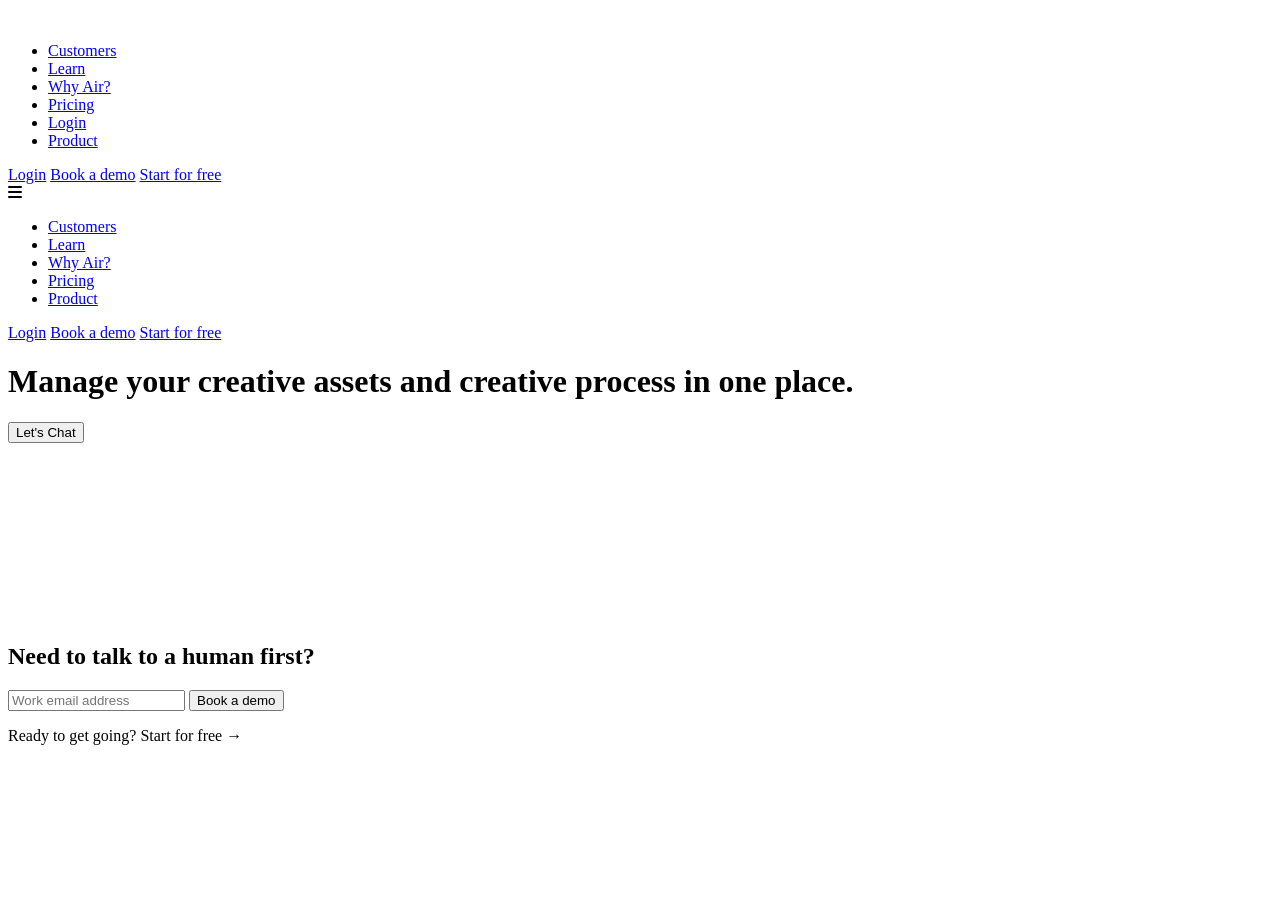
==== pages/index.html @ 739b3c43 "Update Directories" ====
<!DOCTYPE html>
<html lang="en">

<head>
  <meta charset="UTF-8" />
  <meta name="viewport" content="width=device-width, initial-scale=1.0" />
  <title>Gallery Grid</title>
  <link rel="stylesheet" href="https://cdnjs.cloudflare.com/ajax/libs/font-awesome/6.7.2/css/all.min.css"
    integrity="sha512-Evv84Mr4kqVGRNSgIGL/F/aIDqQb7xQ2vcrdIwxfjThSH8CSR7PBEakCr51Ck+w+/U6swU2Im1vVX0SVk9ABhg=="
    crossorigin="anonymous" referrerpolicy="no-referrer" />
  <link rel="stylesheet" href="style.css" />
</head>

<body>
  <header class="header">
    <a href="#" class="header__logo"><img src="images/logo.svg" alt="" class="logo__link" /></a>
    <nav class="header__links">
      <ul class="links__list">
        <li class="links__item">
          <a href="#" class="item__link">Customers</a>
        </li>
        <li class="links__item"><a href="#" class="item__link">Learn</a></li>
        <li class="links__item">
          <a href="#" class="item__link">Why Air?</a>
        </li>
        <li class="links__item">
          <a href="#" class="item__link">Pricing</a>
        </li>
        <li class="links__item login__none">
          <a href="#" class="item__link">Login</a>
        </li>
        <li class="links__item">
          <a href="#" class="item__link">Product</a>
        </li>
      </ul>
    </nav>
    <nav class="header__nav__btns">
      <a href="#" class="btns__btn--login">Login</a>
      <a href="#" class="btns__btn btns__btn--book">Book a demo</a>
      <a href="#" class="btns__btn btns__btn--register">Start for free</a>
    </nav>
    <div id="toggler" class="navbar__toggler"><i class="fa-solid fa-bars"></i></div>
  </header>

  <header class="header__collapsed">
    <nav class="header__links__collapsed">
      <ul class="links__list__collapsed">
        <li class="links__item__collapsed">
          <a href="#" class="item__link__collapsed">Customers</a>
        </li>
        <li class="links__item__collapsed"><a href="#" class="item__link__collapsed">Learn</a></li>
        <li class="links__item__collapsed">
          <a href="#" class="item__link__collapsed">Why Air?</a>
        </li>
        <li class="links__item__collapsed">
          <a href="#" class="item__link__collapsed">Pricing</a>
        </li>
        <li class="links__item__collapsed">
          <a href="#" class="item__link__collapsed">Product</a>
        </li>
      </ul>
    </nav>
    <nav class="header__nav__btns__collapsed">
      <a href="#" class="btns__btn--login__collapsed">Login</a>
      <a href="#" class="btns__btn__collapsed btns__btn--book__collapsed">Book a demo</a>
      <a href="#" class="btns__btn__collapsed btns__btn--register__collapsed">Start for free</a>
    </nav>
  </header>

  <div class="hero">
    <div class="hero__text">
      <h1 class="hero__heading">
        Manage your creative assets and creative process in one place.
      </h1>
      <button class="text__btn">Let's Chat</button>
    </div>

    <div class="hero__item hero__item__1">
      <img src="images/img-1.webp" class="item__img" alt="" />
    </div>
    <div class="hero__item hero__item__2">
      <img src="images/img-2.webp" class="item__img" alt="" />
    </div>
    <div class="hero__item hero__item__3">
      <img src="images/img-3.webp" class="item__img" alt="" />
    </div>
    <div class="hero__item hero__item__4">
      <img src="images/img-4.webp" class="item__img" alt="" />
    </div>
    <div class="hero__item hero__item__5">
      <img src="images/img-5.webp" class="item__img" alt="" />
    </div>
    <div class="hero__item hero__item__6">
      <img src="images/img-6.webp" class="item__img" alt="" />
    </div>
    <div class="hero__item hero__item__7">
      <img src="images/img-7.jpg" class="item__img" alt="" />
    </div>
    <div class="hero__item hero__item__8">
      <img src="images/img-8.webp" class="item__img" alt="" />
    </div>
    <div class="hero__item hero__item__9">
      <img src="images/img-9.jpg" class="item__img" alt="" />
    </div>
    <div class="hero__item hero__item__10">
      <img src="images/img-10.webp" class="item__img" alt="" />
    </div>
  </div>

  <footer class="footer">
    <h2 class="footer__heading">Need to talk to a human first?</h2>
    <form class="footer__form">
      <input type="email" name="" id="" class="form__input" placeholder="Work email address" />
      <button class="form__btn">Book a demo</button>
    </form>

    <p class="footer__paragraph">
      Ready to get going? <a class="paragraph__link">Start for free →</a>
    </p>
  </footer>
  <script src="script.js"></script>
</body>

</html>
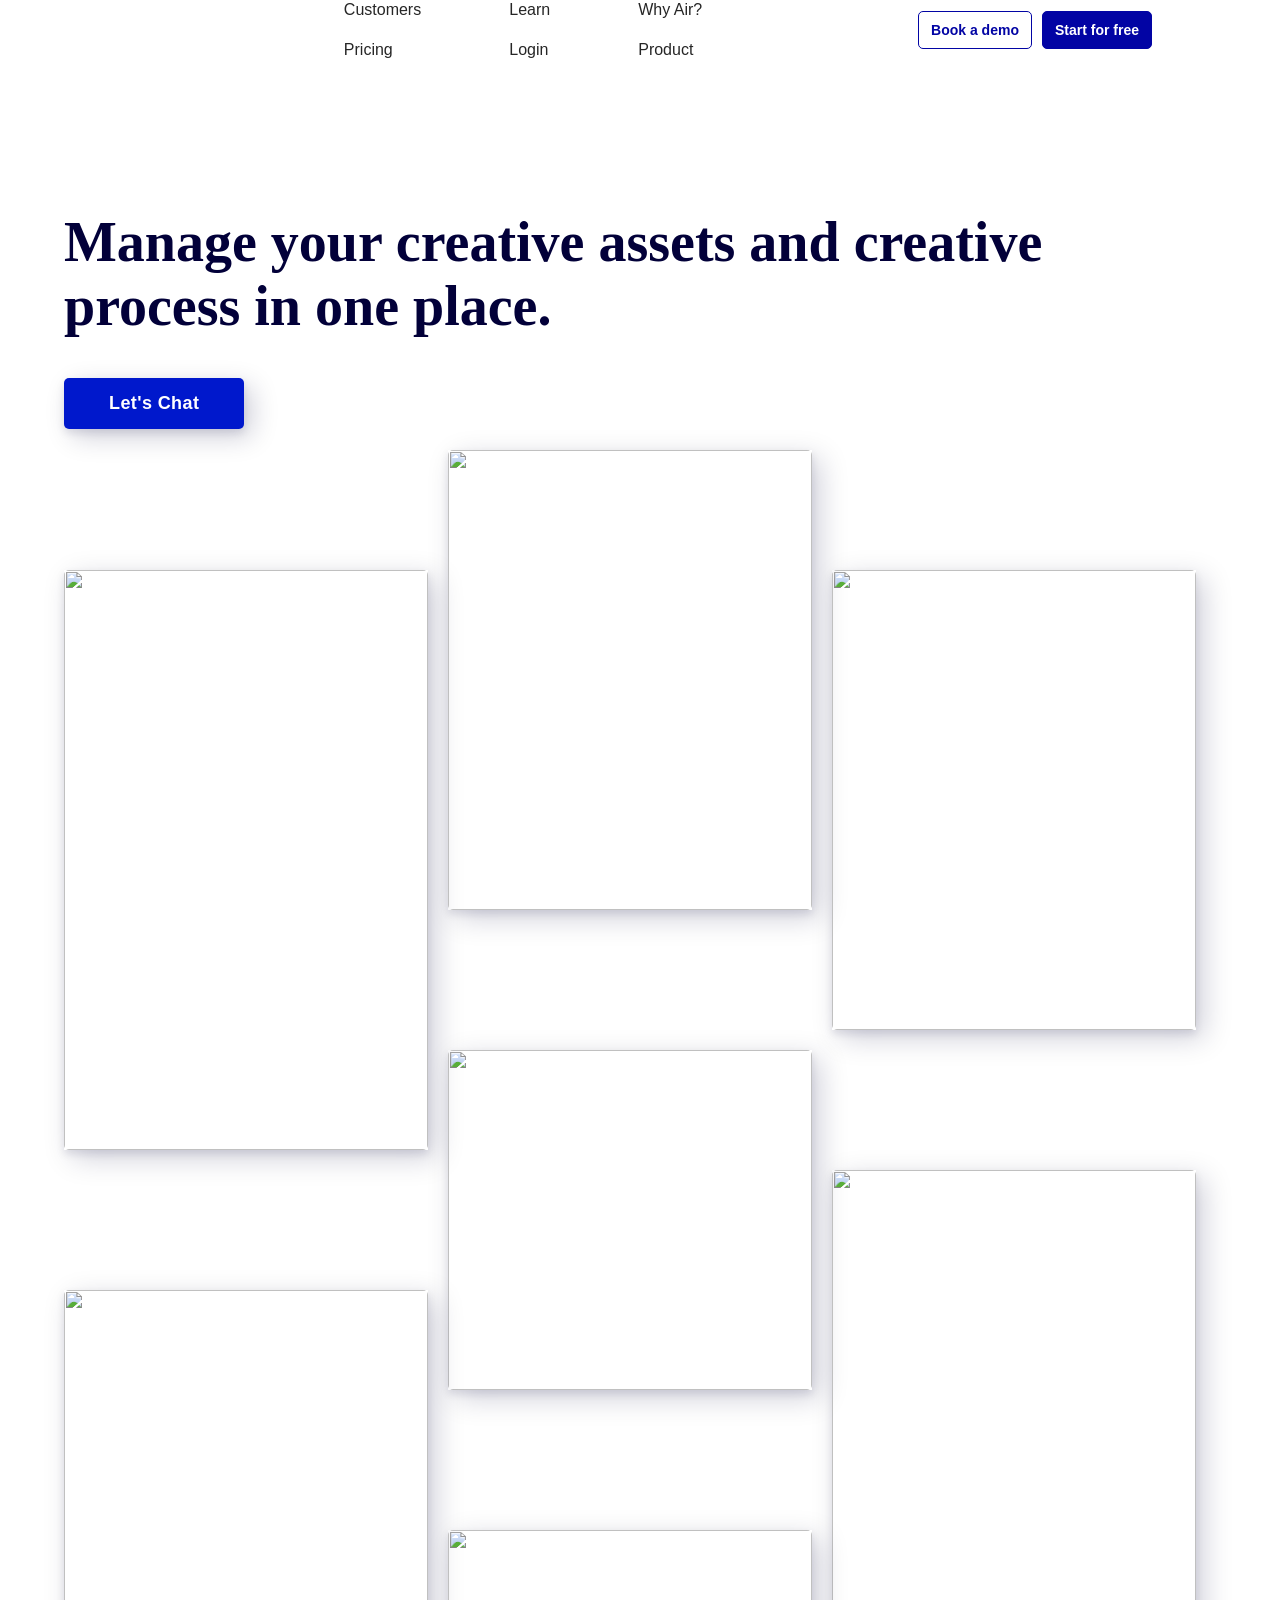
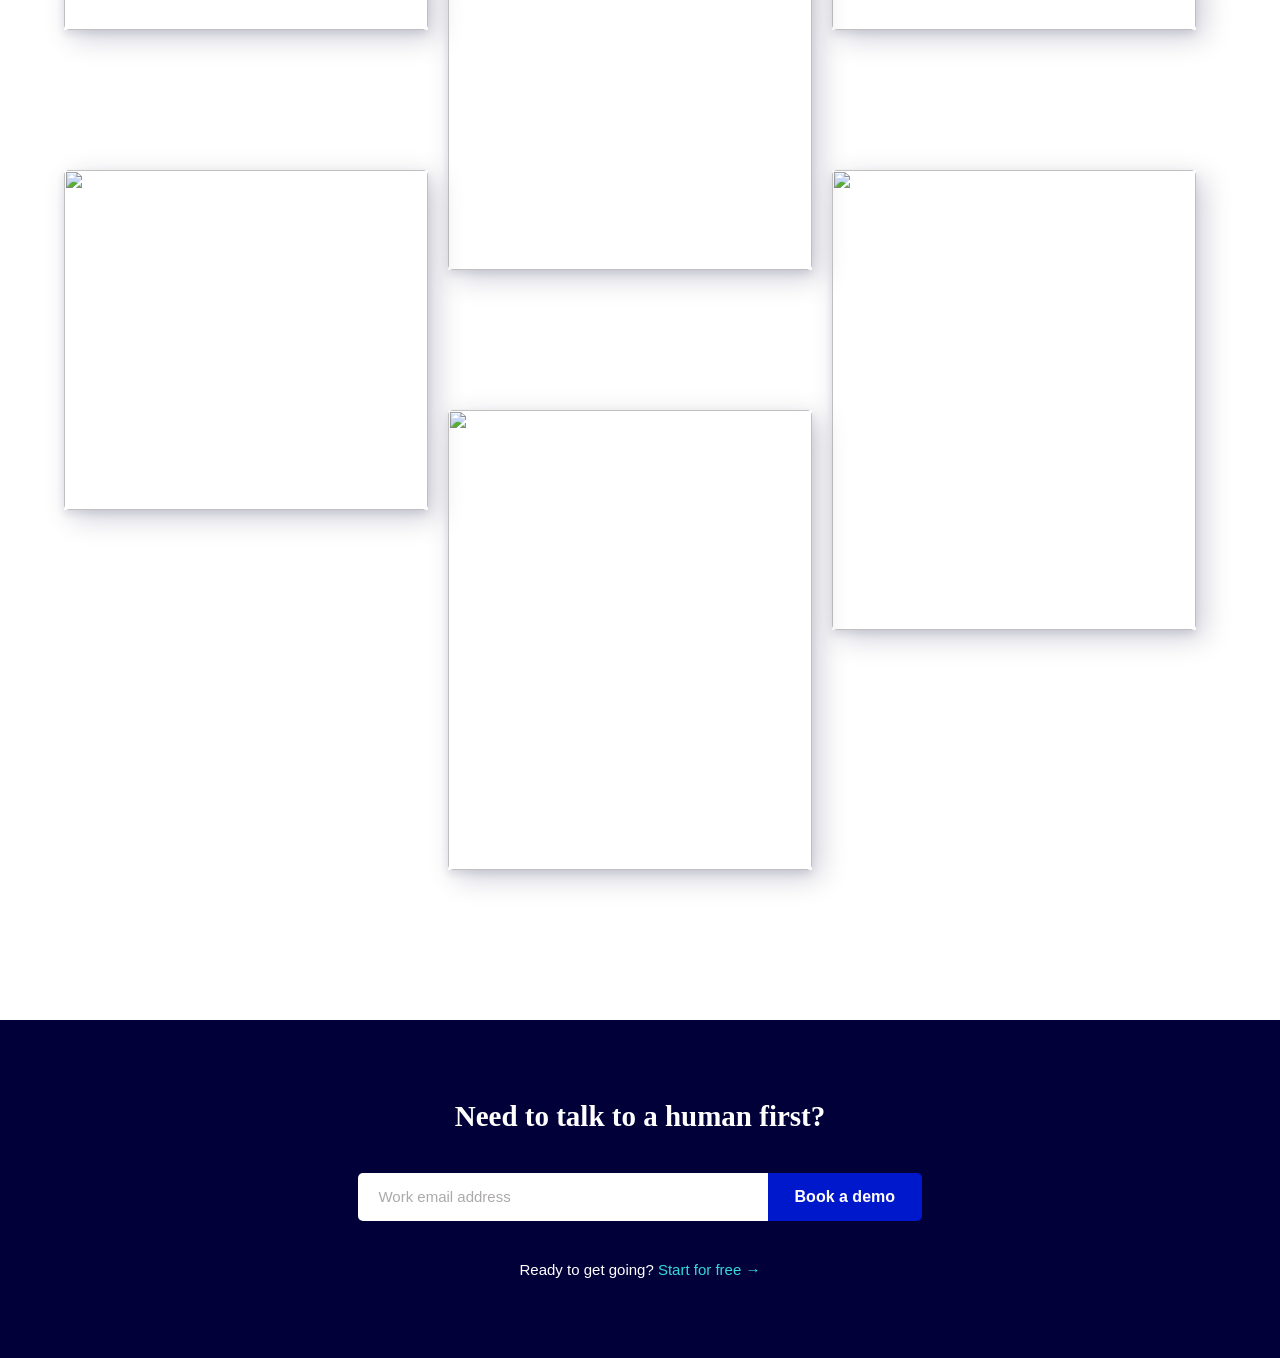
==== commit 44d1649b: "Update index.html" ====
--- a/pages/index.html
+++ b/pages/index.html
@@ -8,7 +8,7 @@
   <link rel="stylesheet" href="https://cdnjs.cloudflare.com/ajax/libs/font-awesome/6.7.2/css/all.min.css"
     integrity="sha512-Evv84Mr4kqVGRNSgIGL/F/aIDqQb7xQ2vcrdIwxfjThSH8CSR7PBEakCr51Ck+w+/U6swU2Im1vVX0SVk9ABhg=="
     crossorigin="anonymous" referrerpolicy="no-referrer" />
-  <link rel="stylesheet" href="style.css" />
+  <link rel="stylesheet" href="../styles/style.css" />
 </head>
 
 <body>
@@ -118,7 +118,7 @@
       Ready to get going? <a class="paragraph__link">Start for free →</a>
     </p>
   </footer>
-  <script src="script.js"></script>
+  <script src="../js/script.js"></script>
 </body>
 
-</html>+</html>
--- a/styles/style.css
+++ b/styles/style.css
@@ -0,0 +1,660 @@
+@import url('https://fonts.googleapis.com/css2?family=Inter:ital,opsz,wght@0,14..32,100..900;1,14..32,100..900&display=swap');
+
+* {
+  padding: 0;
+  margin: 0;
+  box-sizing: border-box;
+}
+
+html {
+  font-size: 10px;
+  font-family: "Inter", sans-serif;
+}
+
+a {
+  text-decoration: none;
+}
+
+
+.header__collapsed {
+  display: none;
+  height: 100;
+  width: 80%;
+  margin: 0px auto;
+  flex-direction: row;
+  justify-content: space-between;
+  align-items: start;
+
+  .header__links__collapsed {
+    width: 35%;
+
+    .links__list__collapsed {
+      list-style: none;
+      display: flex;
+      flex-direction: column;
+      gap: 1rem;
+
+      .links__item__collapsed {
+        .item__link__collapsed {
+          color: #262626;
+          font-weight: 500;
+          font-size: 1.6rem;
+        }
+      }
+    }
+  }
+
+  .header__nav__btns__collapsed {
+    display: flex;
+    flex-direction: column;
+    gap: 2rem;
+
+    .btns__btn__collapsed {
+      padding: 10px 12px;
+      border-radius: 5px;
+      border: 1px solid rgb(2, 4, 164);
+      font-weight: 600;
+      font-size: 1.4rem;
+
+    }
+
+    .btns__btn--login__collapsed {
+      font-weight: 500;
+      color: #262626;
+      font-size: 1.6rem;
+
+    }
+
+    .btns__btn--book__collapsed {
+      color: rgb(2, 4, 164);
+    }
+
+    .btns__btn--register__collapsed {
+      background-color: rgb(2, 4, 164);
+      color: #fff;
+    }
+  }
+}
+
+.FadeDown {
+  position: relative;
+  top: -250px;
+  animation: toggleFadeDown 0.2s forwards;
+}
+
+.FadeUp {
+  position: relative;
+  top: 250px;
+  animation: toggleFadeUp 0.2s forwards;
+}
+
+.header {
+  width: 80%;
+  margin: 0px auto;
+  display: flex;
+  justify-content: space-between;
+  align-items: center;
+
+  .login__none {
+    display: none;
+  }
+
+  .header__logo {
+    .logo__link {
+      height: 8rem;
+    }
+  }
+
+  .navbar__toggler {
+    display: none;
+    font-size: 3rem;
+    color: rgba(0, 0, 0, 0.75);
+    cursor: pointer;
+  }
+
+  .navbar__toggler:hover {
+    color: rgba(0, 0, 0, 0.45);
+  }
+
+  .header__links {
+    width: 35%;
+
+    .links__list {
+      list-style: none;
+      display: flex;
+      justify-content: space-between;
+
+      .links__item {
+        .item__link {
+          color: #262626;
+          font-weight: 500;
+          font-size: 1.6rem;
+        }
+      }
+    }
+  }
+
+  .header__nav__btns {
+    display: flex;
+    align-items: center;
+    gap: 10px;
+
+    .btns__btn {
+      padding: 10px 12px;
+      border-radius: 5px;
+      border: 1px solid rgb(2, 4, 164);
+      font-weight: 600;
+      font-size: 1.4rem;
+
+    }
+
+    .btns__btn--login {
+      font-weight: 500;
+      color: #262626;
+      font-size: 1.6rem;
+
+    }
+
+    .btns__btn--book {
+      color: rgb(2, 4, 164);
+    }
+
+    .btns__btn--register {
+      background-color: rgb(2, 4, 164);
+      color: #fff;
+    }
+  }
+
+}
+
+/* -------------- hero -------------- */
+
+.hero {
+  display: grid;
+  grid-template-columns: repeat(5, 1fr);
+  grid-template-rows: repeat(10, 100px);
+  margin: 150px auto;
+
+  gap: 20px;
+  width: 90%;
+
+
+  .hero__text {
+    grid-column: 1/ span 4;
+    grid-row: 1/span 2;
+
+    .hero__heading {
+      font-size: 5.6rem;
+      line-height: 6.4rem;
+      color: #020039;
+      font-family: gelica, "gelica Fallback", Georgia, serif;
+    }
+
+    .text__btn {
+      background-color: #0018cc;
+      color: #fff;
+      font-size: 1.8rem;
+      padding: 1.5rem 4.5rem;
+      border: none;
+      border-radius: 5px;
+      letter-spacing: .4px;
+      font-weight: 600;
+      margin-top: 4rem;
+      background-color: #0018cc;
+      color: #fff;
+      font-size: 1.8rem;
+      padding: 1.5rem 4.5rem;
+      border: none;
+      border-radius: 5px;
+      letter-spacing: .4px;
+      font-weight: 600;
+      margin-top: 4rem;
+      box-shadow: 8px 8px 27px 0 rgba(2, 0, 57, .19), 0 4px 8px 0 rgba(2, 0, 57, .1)
+    }
+  }
+
+  .hero__item {
+    box-shadow: 8px 8px 27px 0 rgba(2, 0, 57, .19), 0 4px 8px 0 rgba(2, 0, 57, .1);
+
+    .item__img {
+      width: 100%;
+      height: 100%;
+      border-radius: 5px;
+      object-fit: cover;
+    }
+  }
+
+  .hero__item__1 {
+    grid-column: 5/6;
+    grid-row: 1/span 4;
+  }
+
+  .hero__item__2 {
+    grid-row: 4/span 3;
+  }
+
+  .hero__item__3 {
+    grid-column: 2/3;
+    grid-row: 5/span 3;
+  }
+
+  .hero__item__4 {
+    grid-column: 3/4;
+    grid-row: 3/span 3;
+  }
+
+  .hero__item__5 {
+    grid-column: 4/5;
+    grid-row: 4/span 2;
+  }
+
+  .hero__item__6 {
+    grid-row: 8/-1;
+  }
+
+  .hero__item__7 {
+    grid-row: 9/-1;
+  }
+
+  .hero__item__8 {
+    grid-row: 7/span 3;
+  }
+
+  .hero__item__9 {
+    grid-row: 7/span 2;
+  }
+
+  .hero__item__10 {
+    grid-row: 6/span 4;
+  }
+
+
+}
+
+
+/* ------------- footer ------ */
+
+
+.footer {
+
+  padding: 80px 0px;
+  background-color: #020039;
+  color: #fff;
+  display: flex;
+  flex-direction: column;
+  align-items: center;
+  justify-content: center;
+  gap: 40px;
+
+  .footer__heading {
+    font-family: gelica, "gelica Fallback", Georgia, serif;
+    font-size: 2.9rem;
+
+  }
+
+  .footer__form {
+    width: 80%;
+    display: flex;
+    justify-content: center;
+
+    .form__input {
+      width: 40%;
+      padding: 1.5rem 2rem;
+      border-radius: 5px 0px 0px 5px;
+      border: none;
+    }
+
+    .form__input::placeholder {
+      color: #aca9a9;
+      font-weight: 500;
+      font-size: 1.5rem;
+    }
+
+    .form__btn {
+      background-color: rgb(0, 24, 204);
+      font-weight: 600;
+      color: rgb(255, 255, 255);
+      width: 15%;
+      font-size: 1.6rem;
+      border-radius: 0px 5px 5px 0px;
+      padding: 1.5rem;
+      border: none;
+    }
+  }
+
+  .footer__paragraph {
+    font-size: 1.5rem;
+
+    .paragraph__link {
+      color: rgb(51, 219, 219)
+    }
+  }
+}
+
+
+@media all and (max-width:650px) {
+  .header {
+    .header__links {
+      .links__list {
+        display: none;
+      }
+    }
+
+    .header__nav__btns {
+      display: none;
+    }
+
+    .navbar__toggler {
+      display: block;
+    }
+  }
+
+  .hero {
+    display: grid;
+    grid-template-columns: repeat(4, 1fr);
+    grid-template-rows: repeat(27, 100px);
+    margin: 150px auto;
+    gap: 20px;
+    width: 90%;
+
+    .hero__text {
+      grid-column: 1/ -1;
+      grid-row: 1/span 2;
+    }
+
+    .hero__item__1 {
+      grid-column: 1/3;
+      grid-row: 5/span 5;
+    }
+
+    .hero__item__2 {
+      grid-column: 3/-1;
+      grid-row: 4/span 4;
+    }
+
+    .hero__item__3 {
+      grid-column: 3/-1;
+      grid-row: 9/span 4;
+    }
+
+    .hero__item__4 {
+      grid-column: 1/3;
+      grid-row: 11/span 3;
+    }
+
+    .hero__item__5 {
+      grid-column: 3/-1;
+      grid-row: 14/span 3;
+    }
+
+    .hero__item__6 {
+      grid-column: 1/3;
+      grid-row: 15/span 4;
+    }
+
+    .hero__item__7 {
+      grid-column: 3/-1;
+      grid-row: 18/span 3;
+    }
+
+    .hero__item__8 {
+      grid-column: 1/3;
+      grid-row: 20/span 3;
+    }
+
+    .hero__item__9 {
+      grid-column: 3/-1;
+      grid-row: 22/span 4;
+    }
+
+    .hero__item__10 {
+      grid-column: 1/3;
+      grid-row: 24/span 4;
+    }
+
+  }
+
+}
+
+@media all and (min-width:650px) and (max-width:1000px) {
+  .header {
+    flex-direction: column;
+
+    .header__links {
+      width: 65%;
+      margin-bottom: 3rem;
+    }
+
+    .header__nav__btns {
+      gap: 2rem;
+    }
+
+
+  }
+
+  .hero {
+    display: grid;
+    grid-template-columns: repeat(4, 1fr);
+    grid-template-rows: repeat(27, 100px);
+    margin: 150px auto;
+    gap: 20px;
+    width: 90%;
+
+    .hero__text {
+      grid-column: 1/ -1;
+      grid-row: 1/span 2;
+    }
+
+    .hero__item__1 {
+      grid-column: 1/3;
+      grid-row: 5/span 5;
+    }
+
+    .hero__item__2 {
+      grid-column: 3/-1;
+      grid-row: 4/span 4;
+    }
+
+    .hero__item__3 {
+      grid-column: 3/-1;
+      grid-row: 9/span 4;
+    }
+
+    .hero__item__4 {
+      grid-column: 1/3;
+      grid-row: 11/span 3;
+    }
+
+    .hero__item__5 {
+      grid-column: 3/-1;
+      grid-row: 14/span 3;
+    }
+
+    .hero__item__6 {
+      grid-column: 1/3;
+      grid-row: 15/span 4;
+    }
+
+    .hero__item__7 {
+      grid-column: 3/-1;
+      grid-row: 18/span 3;
+    }
+
+    .hero__item__8 {
+      grid-column: 1/3;
+      grid-row: 20/span 3;
+    }
+
+    .hero__item__9 {
+      grid-column: 3/-1;
+      grid-row: 22/span 4;
+    }
+
+    .hero__item__10 {
+      grid-column: 1/3;
+      grid-row: 24/span 4;
+    }
+
+  }
+
+  .header__collapsed {
+    display: none;
+  }
+}
+
+@media all and (min-width:1000px) and (max-width:1280px) {
+  .header {
+    .login__none {
+      display: block;
+    }
+
+    .header__links {
+      .links__list {
+        display: grid;
+        grid-template-columns: repeat(3, auto);
+        grid-template-rows: repeat(3, 20px);
+        align-items: center;
+
+        .links__item:nth-child(1) {
+          grid-column: 1/2;
+          grid-row: 1/2;
+        }
+
+        .links__item:nth-child(2) {
+          grid-column: 2/3;
+          grid-row: 1/2;
+        }
+
+        .links__item:nth-child(3) {
+          grid-column: 3/4;
+          grid-row: 1/2;
+        }
+
+        .links__item:nth-child(4) {
+          grid-row: 3/4;
+        }
+
+        .links__item:nth-child(5) {
+          grid-column: 2/3;
+          grid-row: 3/4;
+        }
+
+        .links__item:nth-child(6) {
+          grid-column: 3/4;
+          grid-row: 3/4;
+        }
+      }
+    }
+
+    .header__nav__btns {
+      .btns__btn--login {
+        display: none;
+      }
+    }
+  }
+
+  .header__collapsed {
+    display: none;
+  }
+
+  .hero {
+    display: grid;
+    grid-template-columns: repeat(6, 1fr);
+    grid-template-rows: repeat(19, 100px);
+    margin: 150px auto;
+    gap: 20px;
+    width: 90%;
+
+    .hero__text {
+      grid-column: 1/ span 7;
+      grid-row: 1/span 2;
+    }
+
+    .hero__item__1 {
+      grid-column: 1/3;
+      grid-row: 4/span 5;
+    }
+
+    .hero__item__2 {
+      grid-column: 3/5;
+      grid-row: 3/span 4;
+    }
+
+    .hero__item__3 {
+      grid-column: 5/7;
+      grid-row: 4/span 4;
+    }
+
+    .hero__item__4 {
+      grid-column: 3/5;
+      grid-row: 8/span 3;
+    }
+
+    .hero__item__5 {
+      grid-column: 1/3;
+      grid-row: 10/span 3;
+    }
+
+    .hero__item__6 {
+      grid-column: 5/-1;
+      grid-row: 9/span 4;
+    }
+
+    .hero__item__7 {
+      grid-column: -5/-3;
+      grid-row: 12/span 3;
+    }
+
+    .hero__item__8 {
+      grid-column: 1/3;
+      grid-row: 14/span 3;
+    }
+
+    .hero__item__9 {
+      grid-column: -3/-1;
+      grid-row: 14/span 4;
+    }
+
+    .hero__item__10 {
+      grid-column: -5/-3;
+      grid-row: 16/span 4;
+    }
+
+  }
+}
+
+@media all and (min-width:1260px) {
+  .header__collapsed {
+    display: none;
+  }
+}
+
+@keyframes toggleFadeDown {
+  0% {
+    opacity: 0.5;
+    position: relative;
+    top: -50px
+  }
+
+  100% {
+    opacity: 1;
+    position: relative;
+    top: 0px
+  }
+}
+
+
+@keyframes toggleFadeUp {
+  0% {
+    opacity: 0.5;
+    position: relative;
+    top: 50px
+  }
+
+  100% {
+    opacity: 0;
+    display: none;
+    position: relative;
+    top: -50px
+  }
+}
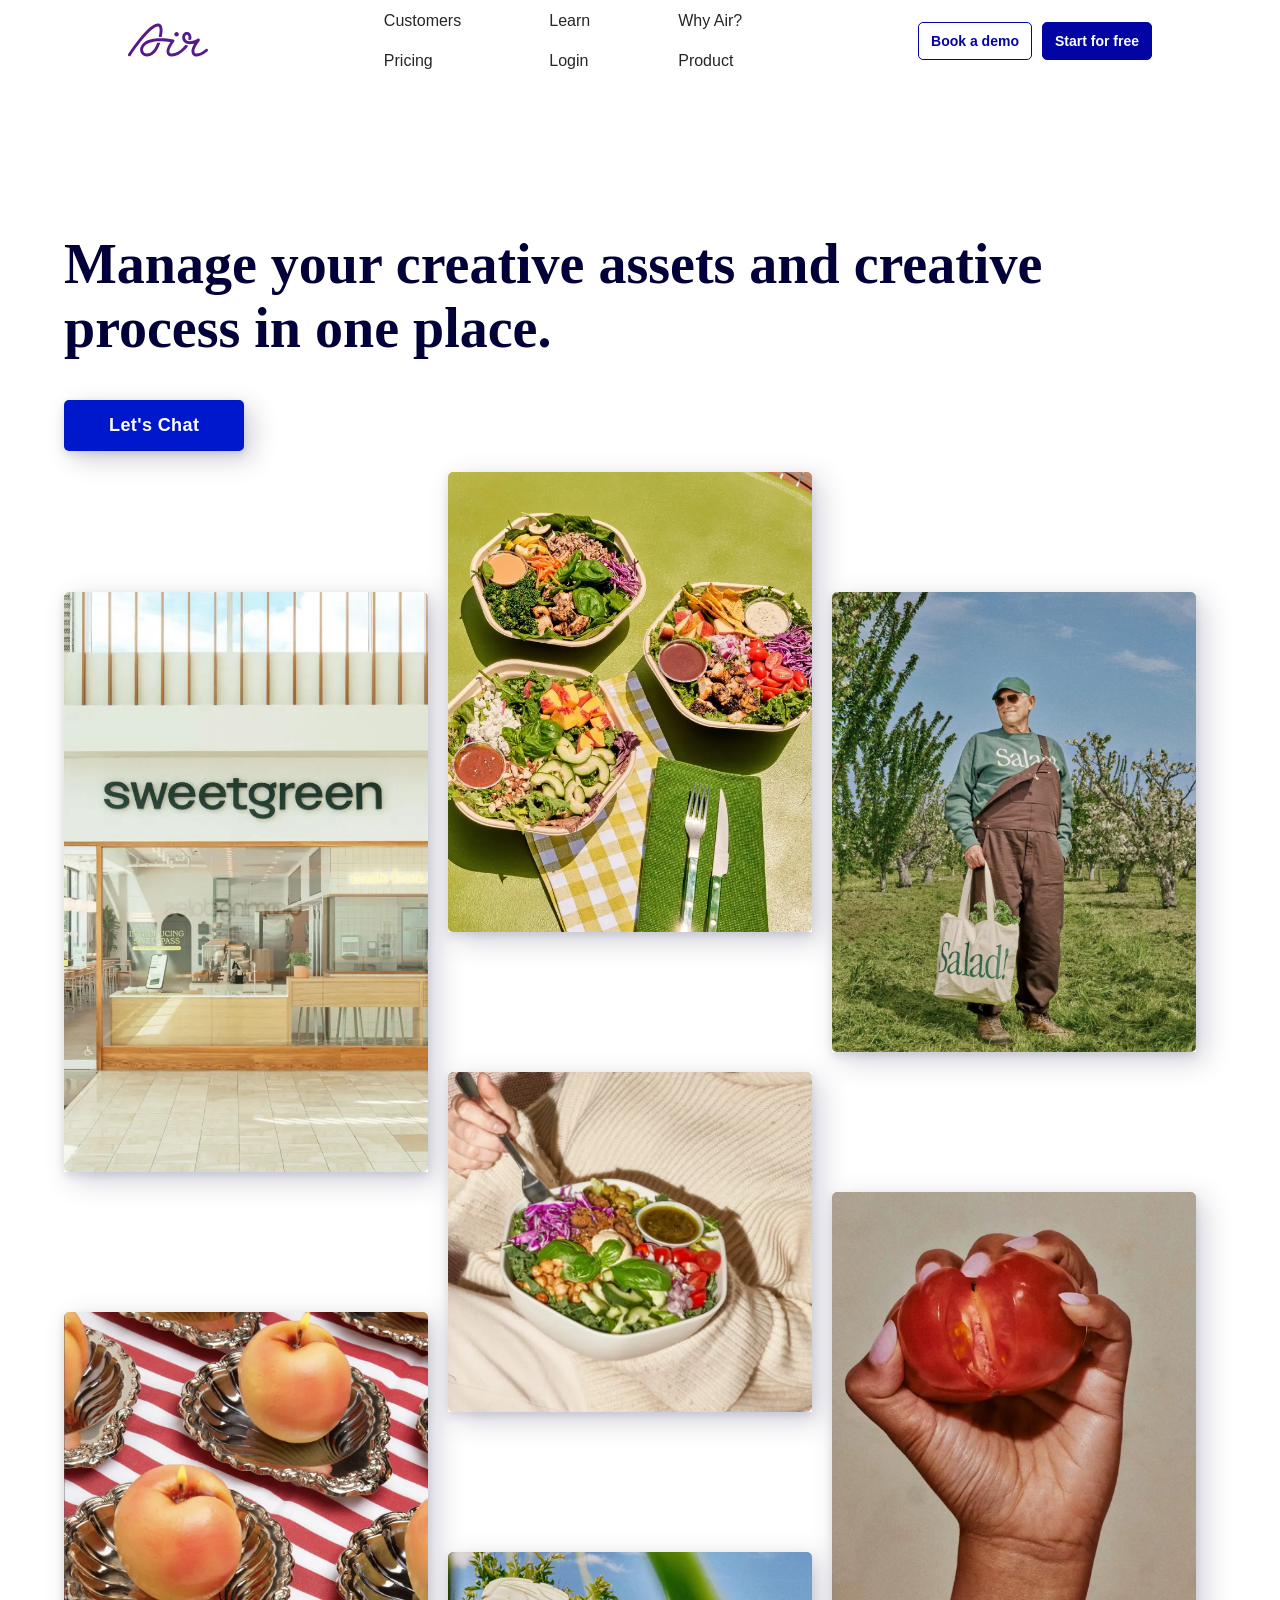
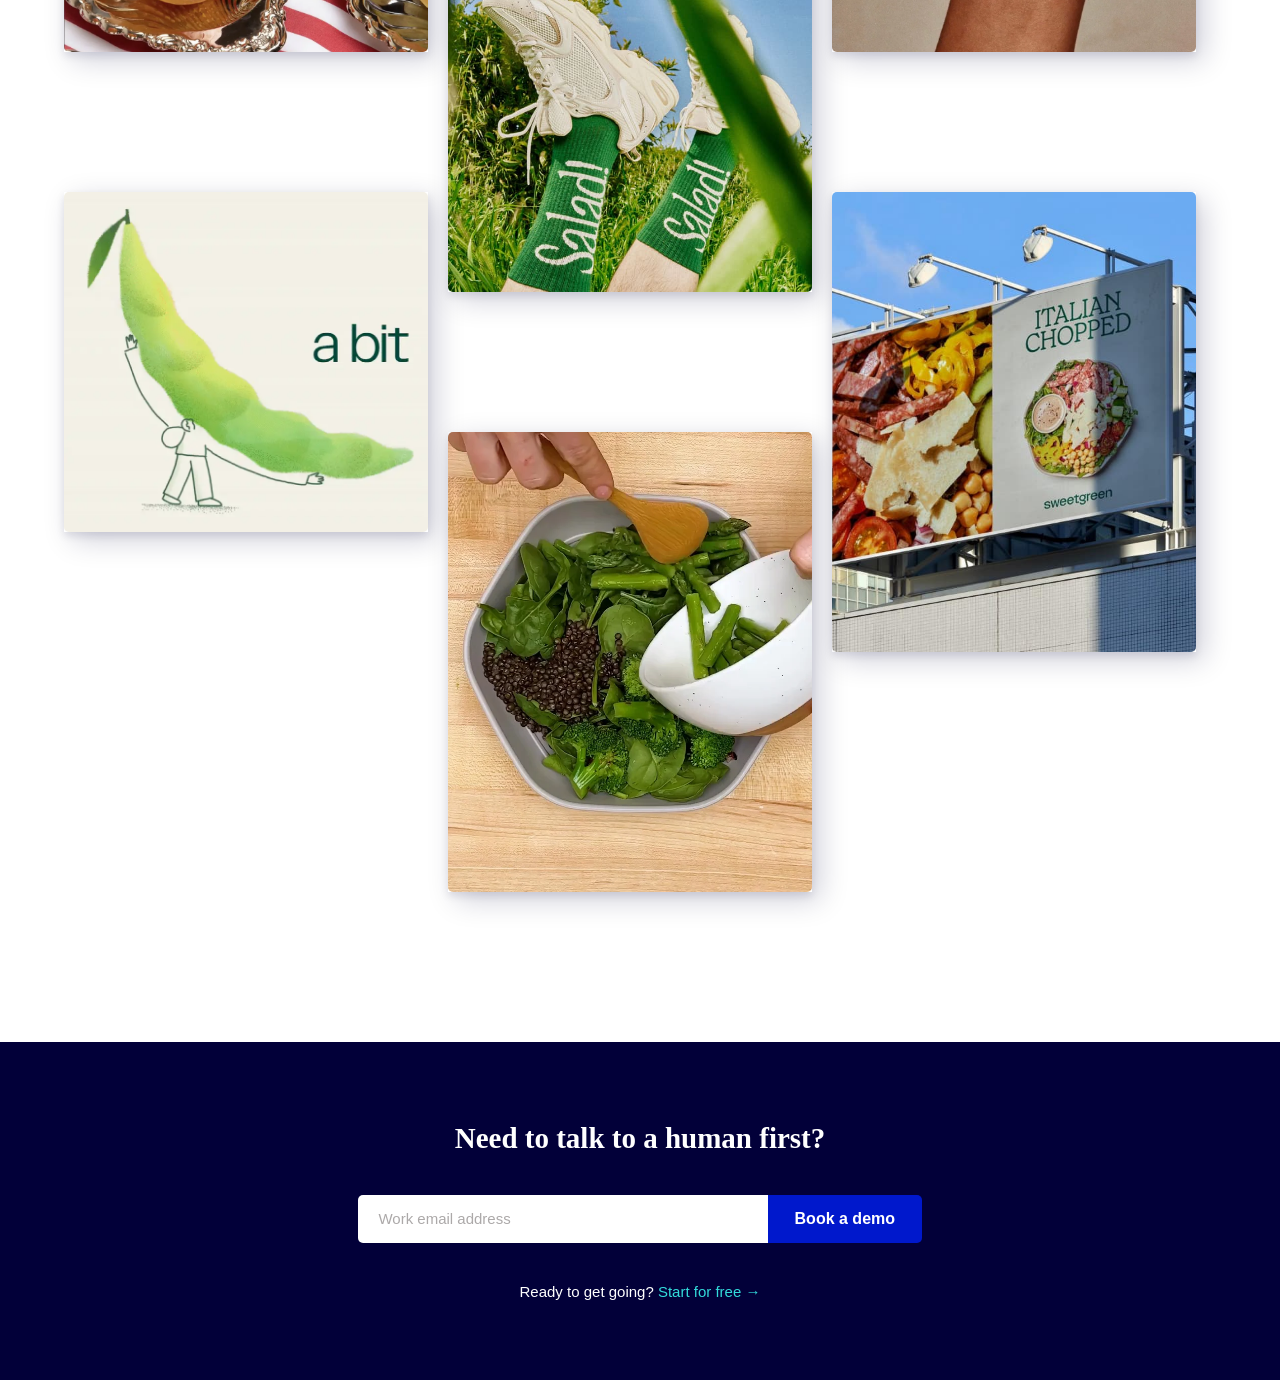
==== commit b0a7f071: "Update index.html" ====
--- a/pages/index.html
+++ b/pages/index.html
@@ -13,7 +13,7 @@
 
 <body>
   <header class="header">
-    <a href="#" class="header__logo"><img src="images/logo.svg" alt="" class="logo__link" /></a>
+    <a href="#" class="header__logo"><img src="../images/logo.svg" alt="" class="logo__link" /></a>
     <nav class="header__links">
       <ul class="links__list">
         <li class="links__item">
@@ -76,34 +76,34 @@
     </div>
 
     <div class="hero__item hero__item__1">
-      <img src="images/img-1.webp" class="item__img" alt="" />
+      <img src="../images/img-1.webp" class="item__img" alt="" />
     </div>
     <div class="hero__item hero__item__2">
-      <img src="images/img-2.webp" class="item__img" alt="" />
+      <img src="../images/img-2.webp" class="item__img" alt="" />
     </div>
     <div class="hero__item hero__item__3">
-      <img src="images/img-3.webp" class="item__img" alt="" />
+      <img src="../images/img-3.webp" class="item__img" alt="" />
     </div>
     <div class="hero__item hero__item__4">
-      <img src="images/img-4.webp" class="item__img" alt="" />
+      <img src="../images/img-4.webp" class="item__img" alt="" />
     </div>
     <div class="hero__item hero__item__5">
-      <img src="images/img-5.webp" class="item__img" alt="" />
+      <img src="../images/img-5.webp" class="item__img" alt="" />
     </div>
     <div class="hero__item hero__item__6">
-      <img src="images/img-6.webp" class="item__img" alt="" />
+      <img src="../images/img-6.webp" class="item__img" alt="" />
     </div>
     <div class="hero__item hero__item__7">
-      <img src="images/img-7.jpg" class="item__img" alt="" />
+      <img src="../images/img-7.jpg" class="item__img" alt="" />
     </div>
     <div class="hero__item hero__item__8">
-      <img src="images/img-8.webp" class="item__img" alt="" />
+      <img src="../images/img-8.webp" class="item__img" alt="" />
     </div>
     <div class="hero__item hero__item__9">
-      <img src="images/img-9.jpg" class="item__img" alt="" />
+      <img src="../images/img-9.jpg" class="item__img" alt="" />
     </div>
     <div class="hero__item hero__item__10">
-      <img src="images/img-10.webp" class="item__img" alt="" />
+      <img src="../images/img-10.webp" class="item__img" alt="" />
     </div>
   </div>
 
